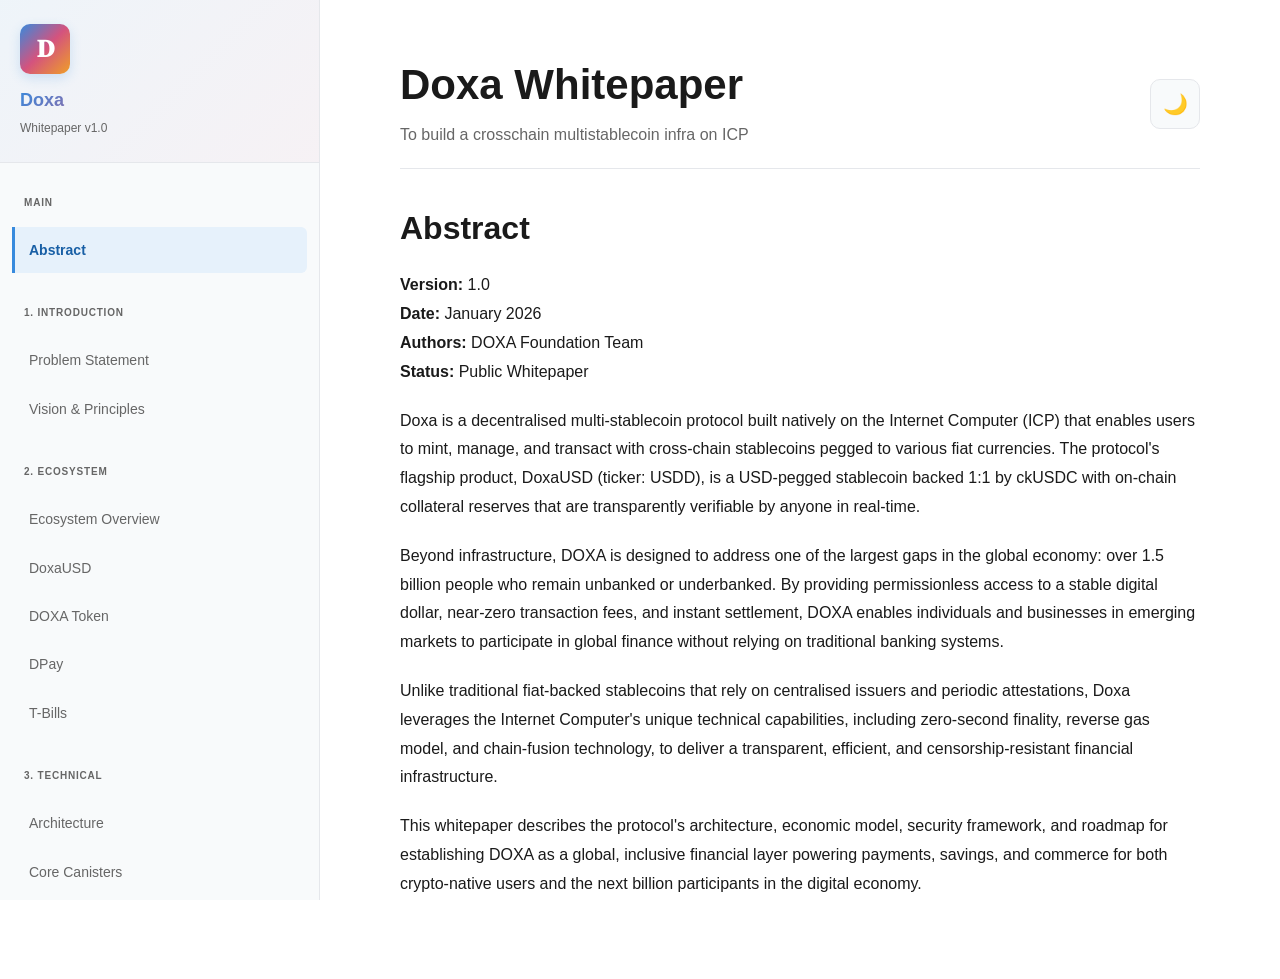
==== whitepaper.html @ 1b572076 "update" ====
<!DOCTYPE html>
<html lang="en">
<head>
    <meta charset="UTF-8">
    <meta name="viewport" content="width=device-width, initial-scale=1.0">
    <meta name="description" content="Doxa - Decentralized multi-stablecoin protocol on Internet Computer">
    <title>Doxa Whitepaper</title>
    <style>
        * {
            margin: 0;
            padding: 0;
            box-sizing: border-box;
        }

        :root {
            --primary: #378ADD;
            --primary-dark: #185FA5;
            --primary-light: #E6F1FB;
            --accent: #D4537E;
            --success: #639922;
            --bg: #FFFFFF;
            --surface: #F8FAFB;
            --text: #1a1a1a;
            --text-secondary: #666666;
            --border: #E5E7EB;
            --gradient: linear-gradient(135deg, #378ADD 0%, #D4537E 50%, #EF9F27 100%);
        }

        [data-theme="dark"] {
            --bg: #0f1419;
            --surface: #1a202c;
            --text: #f0f0f0;
            --text-secondary: #b0b0b0;
            --border: #2d3748;
            --primary-light: rgba(55, 138, 221, 0.1);
        }

        body {
            font-family: -apple-system, BlinkMacSystemFont, 'Segoe UI', 'Roboto', 'Oxygen', 'Ubuntu', sans-serif;
            background: var(--bg);
            color: var(--text);
            line-height: 1.6;
            transition: background 0.3s, color 0.3s;
        }

        .container {
            display: grid;
            grid-template-columns: 320px 1fr;
            min-height: 100vh;
            gap: 0;
        }

        /* Sidebar */
        .sidebar {
            background: var(--surface);
            border-right: 1px solid var(--border);
            padding: 0;
            overflow-y: auto;
            max-height: 100vh;
            position: sticky;
            top: 0;
            z-index: 100;
        }

        .sidebar-header {
            padding: 24px 20px;
            border-bottom: 1px solid var(--border);
            background: linear-gradient(135deg, rgba(55, 138, 221, 0.05) 0%, rgba(212, 83, 126, 0.05) 100%);
        }

        .logo {
            width: 50px;
            height: 50px;
            margin-bottom: 12px;
            background: var(--gradient);
            border-radius: 10px;
            display: flex;
            align-items: center;
            justify-content: center;
            font-weight: 700;
            color: white;
            font-size: 24px;
            box-shadow: 0 4px 12px rgba(55, 138, 221, 0.2);
        }

        .sidebar-title {
            font-size: 18px;
            font-weight: 700;
            background: var(--gradient);
            -webkit-background-clip: text;
            -webkit-text-fill-color: transparent;
            background-clip: text;
            margin-bottom: 4px;
        }

        .sidebar-subtitle {
            font-size: 12px;
            color: var(--text-secondary);
        }

        .nav-section {
            padding: 0 12px;
            margin-top: 24px;
        }

        .nav-section-title {
            font-size: 10px;
            font-weight: 700;
            color: var(--text-secondary);
            text-transform: uppercase;
            letter-spacing: 0.8px;
            padding: 8px 12px;
            margin-bottom: 8px;
        }

        .nav-item {
            padding: 12px 14px;
            margin: 2px 0;
            cursor: pointer;
            border-left: 3px solid transparent;
            border-radius: 0 6px 6px 0;
            font-size: 14px;
            color: var(--text-secondary);
            transition: all 0.2s ease;
            user-select: none;
        }

        .nav-item:hover {
            background: var(--primary-light);
            color: var(--primary);
            border-left-color: var(--primary);
        }

        .nav-item.active {
            background: var(--primary-light);
            border-left-color: var(--primary);
            color: var(--primary-dark);
            font-weight: 600;
        }

        /* Main Content */
        .main-content {
            padding: 60px 80px;
            max-width: 1000px;
            margin: 0 auto;
            width: 100%;
        }

        .header-top {
            display: flex;
            justify-content: space-between;
            align-items: center;
            margin-bottom: 40px;
            padding-bottom: 20px;
            border-bottom: 1px solid var(--border);
        }

        .theme-toggle {
            width: 50px;
            height: 50px;
            border-radius: 10px;
            background: var(--surface);
            border: 1px solid var(--border);
            cursor: pointer;
            display: flex;
            align-items: center;
            justify-content: center;
            font-size: 20px;
            transition: all 0.3s;
        }

        .theme-toggle:hover {
            background: var(--primary-light);
            border-color: var(--primary);
        }

        .page-title {
            font-size: 42px;
            font-weight: 700;
            margin-bottom: 12px;
            color: var(--text);
            line-height: 1.2;
        }

        .page-subtitle {
            font-size: 16px;
            color: var(--text-secondary);
            max-width: 600px;
        }

        .content-section {
            display: none;
            animation: fadeIn 0.4s ease;
        }

        .content-section.active {
            display: block;
        }

        @keyframes fadeIn {
            from {
                opacity: 0;
            }
            to {
                opacity: 1;
            }
        }

        .section-heading {
            font-size: 32px;
            font-weight: 700;
            margin: 50px 0 24px 0;
            color: var(--text);
            line-height: 1.2;
        }

        .section-heading:first-child {
            margin-top: 0;
        }

        .subsection-heading {
            font-size: 22px;
            font-weight: 600;
            margin: 36px 0 16px 0;
            color: var(--text);
        }

        .content-text {
            font-size: 16px;
            line-height: 1.8;
            color: var(--text);
            margin-bottom: 20px;
        }

        .content-text strong {
            font-weight: 600;
        }

        .feature-list {
            list-style: none;
            margin: 20px 0 28px 0;
        }

        .feature-list li {
            padding: 12px 0 12px 32px;
            position: relative;
            font-size: 16px;
            line-height: 1.7;
            color: var(--text);
        }

        .feature-list li:before {
            content: "✓";
            position: absolute;
            left: 0;
            font-weight: 700;
            color: var(--success);
            font-size: 18px;
        }

        .highlight-box {
            background: var(--primary-light);
            border-left: 4px solid var(--primary);
            padding: 24px;
            margin: 28px 0;
            border-radius: 8px;
        }

        .highlight-box-title {
            font-weight: 700;
            color: var(--primary-dark);
            margin-bottom: 10px;
            font-size: 15px;
        }

        .highlight-box-content {
            font-size: 15px;
            color: var(--text);
            line-height: 1.7;
        }

        .grid-2 {
            display: grid;
            grid-template-columns: 1fr 1fr;
            gap: 20px;
            margin: 28px 0;
        }

        .card {
            background: var(--surface);
            border: 1px solid var(--border);
            padding: 24px;
            border-radius: 10px;
            transition: all 0.3s;
        }

        .card:hover {
            border-color: var(--primary);
            box-shadow: 0 4px 12px rgba(55, 138, 221, 0.1);
        }

        .card-label {
            font-size: 12px;
            color: var(--text-secondary);
            text-transform: uppercase;
            font-weight: 700;
            letter-spacing: 0.5px;
            margin-bottom: 8px;
        }

        .card-value {
            font-size: 28px;
            font-weight: 700;
            background: var(--gradient);
            -webkit-background-clip: text;
            -webkit-text-fill-color: transparent;
            background-clip: text;
        }

        table {
            width: 100%;
            border-collapse: collapse;
            margin: 28px 0;
            background: var(--surface);
            border: 1px solid var(--border);
            border-radius: 8px;
            overflow: hidden;
        }

        th {
            background: linear-gradient(135deg, rgba(55, 138, 221, 0.1) 0%, rgba(212, 83, 126, 0.1) 100%);
            padding: 16px;
            text-align: left;
            font-weight: 700;
            color: var(--text);
            border-bottom: 1px solid var(--border);
            font-size: 14px;
        }

        td {
            padding: 16px;
            border-bottom: 1px solid var(--border);
            font-size: 15px;
            color: var(--text);
        }

        tr:last-child td {
            border-bottom: none;
        }

        .cta-section {
            background: var(--primary-light);
            border: 1px solid var(--primary);
            padding: 48px;
            margin-top: 60px;
            border-radius: 12px;
            text-align: center;
        }

        .cta-text {
            font-size: 20px;
            font-weight: 600;
            color: var(--text);
            margin-bottom: 24px;
        }

        .cta-button {
            background: var(--gradient);
            color: white;
            border: none;
            padding: 14px 32px;
            border-radius: 8px;
            font-size: 15px;
            font-weight: 600;
            cursor: pointer;
            transition: all 0.3s;
            display: inline-block;
            margin: 0 8px;
        }

        .cta-button:hover {
            transform: translateY(-2px);
            box-shadow: 0 8px 20px rgba(55, 138, 221, 0.3);
        }

        ::-webkit-scrollbar {
            width: 8px;
        }

        ::-webkit-scrollbar-track {
            background: transparent;
        }

        ::-webkit-scrollbar-thumb {
            background: var(--border);
            border-radius: 4px;
        }

        ::-webkit-scrollbar-thumb:hover {
            background: var(--primary);
        }

        @media (max-width: 1024px) {
            .main-content {
                padding: 40px 50px;
            }

            .page-title {
                font-size: 32px;
            }

            .grid-2 {
                grid-template-columns: 1fr;
            }
        }

        @media (max-width: 768px) {
            .container {
                grid-template-columns: 1fr;
            }

            .sidebar {
                max-height: 50vh;
                border-right: none;
                border-bottom: 1px solid var(--border);
            }

            .main-content {
                padding: 24px;
            }

            .page-title {
                font-size: 24px;
            }

            .section-heading {
                font-size: 24px;
                margin-top: 32px;
            }

            .subsection-heading {
                font-size: 18px;
            }

            .header-top {
                flex-direction: column;
                align-items: flex-start;
                gap: 16px;
            }

            .cta-section {
                padding: 24px;
            }
        }

        .breadcrumb {
            display: flex;
            gap: 12px;
            margin-bottom: 24px;
            font-size: 14px;
            color: var(--text-secondary);
        }

        .breadcrumb-item {
            display: flex;
            align-items: center;
            gap: 8px;
        }

        .breadcrumb-item.active {
            color: var(--primary);
            font-weight: 600;
        }

        .ordered-list {
            list-style: decimal;
            margin: 20px 0 28px 32px;
        }

        .ordered-list li {
            padding: 8px 0;
            font-size: 16px;
            line-height: 1.7;
            color: var(--text);
        }
    </style>
</head>
<body>
    <div class="container">
        <!-- Sidebar Navigation -->
        <div class="sidebar">
            <div class="sidebar-header">
                <div class="logo">𝐃</div>
                <div class="sidebar-title">Doxa</div>
                <div class="sidebar-subtitle">Whitepaper v1.0</div>
            </div>

            <div class="nav-section">
                <div class="nav-section-title">Main</div>
                <div class="nav-item active" onclick="showSection('abstract', event)">Abstract</div>
            </div>

            <div class="nav-section">
                <div class="nav-section-title">1. Introduction</div>
                <div class="nav-item" onclick="showSection('problem', event)">Problem Statement</div>
                <div class="nav-item" onclick="showSection('vision', event)">Vision & Principles</div>
            </div>

            <div class="nav-section">
                <div class="nav-section-title">2. Ecosystem</div>
                <div class="nav-item" onclick="showSection('ecosystem', event)">Ecosystem Overview</div>
                <div class="nav-item" onclick="showSection('doxausd', event)">DoxaUSD</div>
                <div class="nav-item" onclick="showSection('token', event)">DOXA Token</div>
                <div class="nav-item" onclick="showSection('dpay', event)">DPay</div>
                <div class="nav-item" onclick="showSection('tbills', event)">T-Bills</div>
            </div>

            <div class="nav-section">
                <div class="nav-section-title">3. Technical</div>
                <div class="nav-item" onclick="showSection('architecture', event)">Architecture</div>
                <div class="nav-item" onclick="showSection('canisters', event)">Core Canisters</div>
                <div class="nav-item" onclick="showSection('reserves', event)">Reserve System</div>
            </div>

            <div class="nav-section">
                <div class="nav-section-title">4-5. Economics</div>
                <div class="nav-item" onclick="showSection('tokenomics', event)">Tokenomics</div>
                <div class="nav-item" onclick="showSection('allocation', event)">Allocations & Vesting</div>
                <div class="nav-item" onclick="showSection('yield', event)">Yield Model</div>
                <div class="nav-item" onclick="showSection('treasury', event)">Treasury & Incentives</div>
            </div>

            <div class="nav-section">
                <div class="nav-section-title">6-8. Operations</div>
                <div class="nav-item" onclick="showSection('economic', event)">Economic Model</div>
                <div class="nav-item" onclick="showSection('security', event)">Security</div>
            </div>

            <div class="nav-section">
                <div class="nav-section-title">9-10. Future</div>
                <div class="nav-item" onclick="showSection('roadmap', event)">Roadmap</div>
                <div class="nav-item" onclick="showSection('compliance', event)">Compliance</div>
                <div class="nav-item" onclick="showSection('conclusion', event)">Conclusion</div>
            </div>
        </div>

        <!-- Main Content -->
        <div class="main-content">
            <div class="header-top">
                <div>
                    <div class="page-title">Doxa Whitepaper</div>
                    <div class="page-subtitle">To build a crosschain multistablecoin infra on ICP</div>
                </div>
                <button class="theme-toggle" onclick="toggleTheme()" title="Toggle dark mode">🌙</button>
            </div>

            <!-- Abstract Section -->
            <div id="abstract" class="content-section active">
                <div class="section-heading">Abstract</div>
                
                <div class="content-text">
                    <strong>Version:</strong> 1.0<br>
                    <strong>Date:</strong> January 2026<br>
                    <strong>Authors:</strong> DOXA Foundation Team<br>
                    <strong>Status:</strong> Public Whitepaper
                </div>

                <p class="content-text">Doxa is a decentralised multi-stablecoin protocol built natively on the Internet Computer (ICP) that enables users to mint, manage, and transact with cross-chain stablecoins pegged to various fiat currencies. The protocol's flagship product, DoxaUSD (ticker: USDD), is a USD-pegged stablecoin backed 1:1 by ckUSDC with on-chain collateral reserves that are transparently verifiable by anyone in real-time.</p>

                <p class="content-text">Beyond infrastructure, DOXA is designed to address one of the largest gaps in the global economy: over 1.5 billion people who remain unbanked or underbanked. By providing permissionless access to a stable digital dollar, near-zero transaction fees, and instant settlement, DOXA enables individuals and businesses in emerging markets to participate in global finance without relying on traditional banking systems.</p>

                <p class="content-text">Unlike traditional fiat-backed stablecoins that rely on centralised issuers and periodic attestations, Doxa leverages the Internet Computer's unique technical capabilities, including zero-second finality, reverse gas model, and chain-fusion technology, to deliver a transparent, efficient, and censorship-resistant financial infrastructure.</p>

                <p class="content-text">This whitepaper describes the protocol's architecture, economic model, security framework, and roadmap for establishing DOXA as a global, inclusive financial layer powering payments, savings, and commerce for both crypto-native users and the next billion participants in the digital economy.</p>
            </div>

            <!-- Problem Statement Section -->
            <div id="problem" class="content-section">
                <div class="section-heading">1. Introduction</div>
                <div class="subsection-heading">1.1 Problem Statement</div>

                <p class="content-text">Stablecoins are the backbone of the digital economy, yet most existing solutions suffer from critical weaknesses:</p>
                <ul class="feature-list">
                    <li>Centralised custody of reserves</li>
                    <li>Opaque or delayed audits</li>
                    <li>Governance concentration and regulatory capture</li>
                    <li>Limited accessibility for emerging markets</li>
                    <li>High transaction costs on legacy blockchains</li>
                </ul>

                <p class="content-text">At the same time, over 1.5 billion people globally remain excluded from the traditional financial system. These individuals face:</p>
                <ul class="feature-list">
                    <li>No access to bank accounts or reliable savings tools</li>
                    <li>High remittance and transaction fees</li>
                    <li>Exposure to volatile or inflationary local currencies</li>
                    <li>Limited ability to participate in global commerce</li>
                </ul>

                <p class="content-text">This dual failure of inefficient stablecoin infrastructure and inaccessible financial systems prevents digital money from becoming a truly global public infrastructure.</p>
            </div>

            <!-- Vision Section -->
            <div id="vision" class="content-section">
                <div class="section-heading">1.2 The DOXA Vision</div>

                <p class="content-text">DOXA aims to establish stablecoins as open, inclusive public financial infrastructure that financially includes the 1.4B unbanked while serving crypto-native users.</p>

                <p class="content-text">The protocol is built on core principles:</p>
                <ul class="feature-list">
                    <li><strong>Full On-Chain Verifiability:</strong> Reserves, supply, and logic are transparent at all times.</li>
                    <li><strong>Decentralised Governance:</strong> Community-controlled via an SNS DAO.</li>
                    <li><strong>Global Accessibility:</strong> Near-zero fees, instant settlement, and cross-chain reach.</li>
                    <li><strong>Financial Inclusion by Design:</strong> DOXA enables anyone with a smartphone to store value in a stable digital currency, send and receive payments globally, and access financial tools without a bank account</li>
                </ul>

                <div class="highlight-box">
                    <div class="highlight-box-title">Trust</div>
                    <div class="highlight-box-content">In DeFi, trust is the foundation of every relationship. Doxa is built to earn confidence through transparency, verifiable transactions, and predictable outcomes. Users and investors can rely on the system with certainty, knowing that their funds and interests are safeguarded.</div>
                </div>

                <div class="highlight-box">
                    <div class="highlight-box-title">Accountability</div>
                    <div class="highlight-box-content">Every action on the doxa platform is backed by clear responsibility and measurable outcomes. We maintain rigorous reporting, audits, and governance to ensure that stakeholders can see exactly how resources are managed and decisions are made.</div>
                </div>

                <div class="highlight-box">
                    <div class="highlight-box-title">Stewardship</div>
                    <div class="highlight-box-content">Stewardship is the disciplined management of capital to maximize value while protecting assets. We treat every dollar entrusted to us as if it were our own, optimizing allocation, minimizing risk, and ensuring sustainable financial growth.</div>
                </div>
            </div>

            <!-- Ecosystem Section -->
            <div id="ecosystem" class="content-section">
                <div class="section-heading">2. Overview of the DOXA Ecosystem</div>

                <p class="content-text">The Doxa ecosystem creates a complete financial stack: DOXAUSD for stable payments, DOXA token for governance and incentives, DPay for merchant adoption, and Bitcoin T-Bills for secure, yield-bearing collateral. Together, they enable a frictionless, decentralised, and scalable financial infrastructure bridging crypto, stablecoins, and traditional finance.</p>

                <p class="content-text">The DOXA ecosystem consists of:</p>
                <ul class="feature-list">
                    <li><strong>DOXAUSD:</strong> A USD-pegged stablecoin</li>
                    <li><strong>DOXA Token:</strong> The governance and utility token</li>
                    <li><strong>DPay:</strong> A payments and merchant settlement network powered by DoxaUSD to bring doxa to the mainstream</li>
                    <li><strong>T-Bills:</strong> Future yield-bearing collateral infrastructure</li>
                </ul>
            </div>

            <!-- DoxaUSD Section -->
            <div id="doxausd" class="content-section">
                <div class="section-heading">DoxaUSD</div>

                <p class="content-text">DOXAUSD is a USD-pegged stablecoin designed for stability, liquidity, and mainstream usability. Each DOXAUSD token is backed by reserves, ensuring a 1:1 peg to the U.S. dollar. Its primary purpose is to serve as a reliable digital dollar alternative within the Doxa ecosystem, enabling fast, low-cost, and borderless transactions without the volatility typically associated with cryptocurrencies.</p>

                <div class="subsection-heading">How DoxaUSD works</div>

                <div class="subsection-heading" style="font-size: 18px; margin-top: 20px;">1. Collateral & Minting</div>
                <p class="content-text">DoxaUSD is backed 1:1 to the US dollar and collateralised with ckUSDC (with a planned transition to tokenized T-bill–like assets as supporting infrastructure on ICP matures).</p>
                <ul class="feature-list">
                    <li>When a user mints DoxaUSD, an equal USD value of ckUSDC is deposited into a reserve canister</li>
                    <li>For every 1 DoxaUSD minted, $1 worth of ckUSDC is locked on-chain</li>
                    <li>All reserves are held in canisters, making them transparent and auditable</li>
                </ul>

                <div class="subsection-heading" style="font-size: 18px; margin-top: 20px;">2. Reserve & Stability Mechanism</div>
                <p class="content-text">The protocol uses a stability pool to maintain the $1 peg:</p>
                <ul class="feature-list">
                    <li>The reserve maintains an excess buffer of ckUSDC</li>
                    <li>If USDC trades below $1, the protocol increases ckUSDC deposits into the reserve</li>
                    <li>If USDC trades above $1, ckUSDC can be withdrawn from the reserve</li>
                    <li>This mechanism helps keep DoxaUSD pegged at $1 during short-term USDC price deviations</li>
                </ul>

                <div class="subsection-heading" style="font-size: 18px; margin-top: 20px;">3. On-chain Enforcement</div>
                <ul class="feature-list">
                    <li>Minting, burning, reserve accounting, and peg logic are enforced entirely by canister code</li>
                    <li>There is no off-chain custodian making discretionary decisions</li>
                    <li>All core logic runs natively on the Internet Computer</li>
                </ul>

                <div class="subsection-heading" style="font-size: 18px; margin-top: 20px;">4. User Utility & Yield</div>
                <p class="content-text">Users can:</p>
                <ul class="feature-list">
                    <li>Mint DoxaUSD</li>
                    <li>Stake or lock DoxaUSD</li>
                    <li>Earn yield</li>
                </ul>
                <p class="content-text">Initially, yield is sourced from 70% of protocol transaction fees. Post-SNS (planned evolution): 50% of ICP raised via the SNS is staked in an 8-year neuron held by the treasury. Staking rewards from that neuron will fund DoxaUSD staking yields. This reduces long-term reliance on transaction fees and aligns incentives with sustainable governance.</p>

                <div class="subsection-heading">Uniqueness of DOXAUSD</div>
                <ul class="feature-list">
                    <li>Fully on-chain dApp on ICP</li>
                    <li>Near instant transfer speed with 0-second finality; no waiting for confirmations</li>
                    <li>ChainFusion Technology enables easy integration and bridging of DUSD to other chains</li>
                    <li>Gasless user experience using ICP's reverse gas model; users don't pay gas</li>
                    <li>Very low fees: $0.07 per transaction</li>
                    <li>All reserves managed on-chain, allowing real-time public verification</li>
                    <li>Will eventually be governed by an SNS DAO for decentralized control</li>
                </ul>

                <div class="subsection-heading">Key Use Cases</div>
                <ul class="feature-list">
                    <li>Peer-to-peer and merchant payments</li>
                    <li>Cross-border remittances (low-cost transfers for migrant workers)</li>
                    <li>Payroll and trade settlement in unstable currency regions</li>
                    <li>On-chain commerce and DeFi integrations</li>
                    <li>Savings for users in high-inflation economies</li>
                    <li>Micropayments and informal economy digitisation</li>
                    <li>SME payments and financial access via DPay</li>
                    <li>Local currency stablecoins for African and emerging markets</li>
                </ul>
            </div>

            <!-- DOXA Token Section -->
            <div id="token" class="content-section">
                <div class="section-heading">DOXA Token</div>

                <p class="content-text">The DOXA token is the ecosystem's governance and utility token. Holders can participate in decision-making, propose or vote on changes to the protocol, and access special features within the Doxa ecosystem.</p>

                <p class="content-text"><strong>Key Features:</strong></p>
                <ul class="feature-list">
                    <li><strong>Governance:</strong> Token holders can vote on network upgrades, treasury allocation, and new initiatives.</li>
                    <li><strong>Utility:</strong> Enables staking, fee discounts, and participation in ecosystem programs.</li>
                    <li><strong>Incentives:</strong> Rewards active community members and liquidity providers.</li>
                </ul>
            </div>

            <!-- DPay Section -->
            <div id="dpay" class="content-section">
                <div class="section-heading">DPay</div>

                <p class="content-text">DPay is a payments and merchant settlement network powered by DOXAUSD. It is designed to bring Doxa to mainstream adoption by enabling businesses and consumers to transact seamlessly with a stable digital dollar.</p>

                <p class="content-text">DPay plays a critical role in financial inclusion by enabling:</p>
                <ul class="feature-list">
                    <li>Informal merchants to accept digital payments without banking infrastructure</li>
                    <li>Small businesses to build transaction history and access future credit systems</li>
                    <li>Local economies to transition from cash-based systems to digital financial networks</li>
                </ul>
            </div>

            <!-- T-Bills Section -->
            <div id="tbills" class="content-section">
                <div class="section-heading">T-Bills</div>

                <p class="content-text">In the future, DOXA will leverage USD tokenised Treasury Bills (T-Bills) as a foundational component of our yield-bearing collateral infrastructure. This mechanism will allow DOXAUSD and other stablecoins within the ecosystem to be backed by highly secure, interest-generating assets, ensuring both stability and predictable yield for users.</p>

                <p class="content-text">T-Bills will serve as collateral that accrues yield over time, creating a dual benefit: securing the stablecoin's value while simultaneously generating returns that can be reinvested or distributed across the network. This approach will enable DOXA to provide a non-inflationary, yield-enhanced stablecoin experience, positioning the platform as a financially robust alternative to traditional stablecoins.</p>

                <p class="content-text">The infrastructure will support seamless integration with DOXA's multi-chain architecture, enabling users to leverage T-Bill-backed positions across DeFi protocols, payments networks, and liquidity pools. Over time, this system will allow DOXA to pioneer a model where the collateral itself generates yield that compounds within the ecosystem, enhancing financial inclusion by offering access to traditionally restricted, low-risk, yield-bearing instruments.</p>

                <p class="content-text">By adopting T-Bills as future collateral, DOXA will establish a transparent, auditable, and high-trust framework for stablecoins, reinforcing our principles of stewardship, accountability, and trust. This will lay the groundwork for a new generation of stablecoins that combine security, liquidity, and yield in a single infrastructure.</p>
            </div>

            <!-- Architecture Section -->
            <div id="architecture" class="content-section">
                <div class="section-heading">3. Technical Architecture</div>

                <div class="subsection-heading">3.1 Platform: Internet Computer</div>

                <p class="content-text">DOXA is built natively on ICP, enabling:</p>
                <ul class="feature-list">
                    <li>Web-speed finality</li>
                    <li>On-chain storage and computation</li>
                    <li>Reverse gas model (near-zero user fees)</li>
                    <li>Native DAO governance via SNS</li>
                </ul>
            </div>

            <!-- Canisters Section -->
            <div id="canisters" class="content-section">
                <div class="section-heading">3.2 Core Canisters</div>

                <p class="content-text">DOXA architecture relies on specialized canisters (smart contracts on ICP) to modularize responsibilities:</p>

                <div class="subsection-heading">Minter Canister</div>
                <ul class="feature-list">
                    <li>Handles minting and redemption of DOXAUSD</li>
                    <li>Accepts collateral deposits (ckUSDC or tokenized T-Bills)</li>
                    <li>Enforces 1:1 peg in a fully on-chain manner</li>
                </ul>

                <div class="subsection-heading">Ledger Canister (ICRC-2 compliant)</div>
                <ul class="feature-list">
                    <li>Maintains balances of DOXAUSD and tracks all transfers and burns</li>
                    <li>Supports standard token operations while ensuring auditability</li>
                </ul>

                <div class="subsection-heading">Reserve Pool Canister</div>
                <ul class="feature-list">
                    <li>Holds collateral reserves</li>
                    <li>Implements excess buffer management to stabilize DOXAUSD against short-term market deviations</li>
                    <li>Provides on-chain transparency for all reserve holdings</li>
                </ul>

                <div class="subsection-heading">How it works</div>
                <ul class="feature-list">
                    <li>Ensures there is an excess supply of ckUSDC to maintain the DOXAUSD peg at $1</li>
                    <li>Below $1: More ckUSDC is deposited into the Reserve Pool to stabilize the peg</li>
                    <li>Above $1: ckUSDC is withdrawn from the Reserve Pool to maintain peg stability</li>
                </ul>
            </div>

            <!-- Reserves Section -->
            <div id="reserves" class="content-section">
                <div class="section-heading">3.3 Reserve Transparency and Auditability</div>

                <p class="content-text">Financial integrity is critical. DOXA enforces:</p>
                <ul class="feature-list">
                    <li><strong>Invariant:</strong> Total Reserves ≥ Total DOXA USD Supply</li>
                    <li><strong>Public Verification:</strong> Any user can query reserve holdings, peg ratios, and supply in real-time</li>
                    <li><strong>Immutable Ledger:</strong> Every transaction affecting collateral, minting, or redemptions is permanently recorded on-chain</li>
                </ul>

                <p class="content-text">This architecture ensures trust, accountability, and stewardship, as all financial operations are visible, verifiable, and auditable by any participant without requiring external intermediaries.</p>
            </div>

            <!-- Tokenomics Section -->
            <div id="tokenomics" class="content-section">
                <div class="section-heading">5. DOXA Tokenomics</div>

                <div class="subsection-heading">5.1 Token Overview</div>
                <div class="grid-2">
                    <div class="card">
                        <div class="card-label">Token Name</div>
                        <div class="card-value">DOXA</div>
                    </div>
                    <div class="card">
                        <div class="card-label">Initial Supply</div>
                        <div class="card-value">10M</div>
                    </div>
                    <div class="card">
                        <div class="card-label">Inflation</div>
                        <div class="card-value">0%</div>
                    </div>
                    <div class="card">
                        <div class="card-label">Decimals</div>
                        <div class="card-value">8</div>
                    </div>
                </div>

                <div class="subsection-heading">5.2 Initial Token Allocation</div>
                <p class="content-text">Inspired by successful and timetested models like that of Bitcoin, WaterNeuron, OpenChat, and Cecil The lion DAO, DOXA tokens are allocated as follows:</p>
                <ul class="feature-list">
                    <li>50% of the ICP raised during the decentralisation process will be locked in an 8-year neuron, with all staking rewards generated allocated to DoxaUSD (DUSD) staker yields</li>
                    <li>10% of the ICP will be used as Protocol-Owned Liquidity</li>
                    <li>The remaining 40% will be used for DAO operations</li>
                    <li>All yield rewards will be distributed exclusively in $DOXA</li>
                    <li>DAO-generated profits will be periodically exchanged into $DOXA, creating ongoing demand and contributing to long-term token value accrual</li>
                    <li>The DOXA Foundation was allocated 3% of tokens to fund ecosystem growth, strategic initiatives, community engagement, and long-term support of the protocol</li>
                </ul>
            </div>

            <!-- Allocations Section -->
            <div id="allocation" class="content-section">
                <div class="section-heading">5.3 Vesting & Locks</div>

                <p class="content-text"><strong>Decentralization Sale:</strong> Distributed as neuron baskets with staggered unlocks across tranches: 10% on listing, 10% at 3 months, 15% at 6 months, 15% at 12 months, 20% at 18 months, and 30% at 24 months. Only 300,000 DOXA enters circulation on day one.</p>

                <p class="content-text"><strong>Team & Advisors:</strong> 4-year vesting with 12-month cliff. Tokens unlock linearly after the cliff over the remaining 3 years. Additional compensation available via DAO-approved Future Talent Reserve held within the Treasury.</p>

                <p class="content-text"><strong>DOXA Foundation:</strong> 6-month cliff, followed by linear unlock over 2 years. Funds ecosystem growth, strategic initiatives, and long-term protocol support.</p>

                <p class="content-text"><strong>Early Contributors:</strong> Split into eight tranches, 30% unlocks at 4 months, 30% unlocks at 8 months and 40% at 12months. No further vesting after 12 months, recognising early-stage contribution without long lock-up.</p>

                <p class="content-text"><strong>Treasury & Ecosystem:</strong> DAO-controlled (90% of total supply), released by governance proposal. Deployment governed by the ratified Treasury Deployment Framework: Protocol-Owned Liquidity (20%), Ecosystem Grants (5%), Regional Growth (15%), Staking Yield Reserve (10%), Future Talent (8%), Security & Audits (5%), Strategic Partnerships (15%), Strategic Long-term Reserve locked for 3 years (12%).</p>

                <p class="content-text">This structure gives the community sovereign control over 90% of all DOXA tokens, prevents short-term speculation through staggered vesting, and aligns all stakeholders, founders, contributors, and the DAO with the long-term success of the protocol.</p>
            </div>

            <!-- Yield Section -->
            <div id="yield" class="content-section">
                <div class="section-heading">5.4 Non-Inflationary Yield Model</div>

                <p class="content-text">DOXA is designed as a strictly non-inflationary financial protocol, where user rewards are derived from real economic activity rather than token emissions. Inspired by capital-efficient systems such as WaterNeuron, DOXA introduces a sustainable yield framework that aligns incentives across users, token holders, and the protocol treasury.</p>

                <div class="subsection-heading">5.4.1 Fixed Supply and Zero Inflation</div>
                <p class="content-text">DOXA maintains a hard-capped monetary policy:</p>
                <ul class="feature-list">
                    <li>Total Supply: 10,000,000 DOXA</li>
                    <li>Inflation Rate: 0%</li>
                </ul>
                <p class="content-text">No additional tokens are minted beyond the initial allocation and vesting schedule. This guarantees no dilution of token holders, predictable long-term token economics, and value accrual driven purely by adoption and revenue.</p>

                <div class="subsection-heading">5.4.2 Revenue-Based Reward System</div>
                <p class="content-text">Unlike traditional DeFi models that rely on inflationary emissions, DOXA distributes rewards from net protocol profits. At each epoch (e.g., weekly or monthly): 10% of Net Protocol Profits (P) is allocated to user rewards, and 90% of Net Protocol Profits is retained by the DAO treasury.</p>

                <div class="subsection-heading">Definition of Net Protocol Profit (P)</div>
                <p class="content-text">Protocol profit is derived from aggregated ecosystem revenues, including:</p>
                <ul class="feature-list">
                    <li>DoxaUSD minting, redemption, and stability fees</li>
                    <li>DPay transaction and merchant fees</li>
                    <li>Yield from treasury-managed assets (e.g., ICP neurons, T-Bills in future)</li>
                    <li>Liquidity provisioning and collateral management fees</li>
                    <li>Cross-chain and ecosystem integration revenues</li>
                </ul>
                <p class="content-text">All operational costs and DAO-approved expenditures are deducted to determine net profit.</p>

                <div class="subsection-heading">5.4.3 Reward Distribution Mechanism</div>
                <p class="content-text">Rewards are distributed proportionally based on staking participation using a time-weighted model. This mechanism ensures transparent and predictable reward allocation, direct linkage between protocol performance and user earnings, and fair distribution based on participation, not speculation.</p>

                <div class="subsection-heading">5.4.4-5.4.8 Core Principles</div>
                <p class="content-text"><strong>Elimination of Inflationary Incentives:</strong> DOXA removes the need for artificial yield mechanisms with no token emissions to subsidize rewards, no farming-based dilution models, and no dependency on unsustainable APY structures. All rewards are backed by real revenue, economically sustainable, and independent of token inflation.</p>

                <p class="content-text"><strong>Capital Efficiency Without Dilution:</strong> Following principles demonstrated by WaterNeuron, DOXA maximizes capital efficiency by keeping assets within the ecosystem productive, preserving liquidity through DoxaUSD and integrated financial primitives, and generating yield without expanding token supply. This enables scalable growth while maintaining monetary discipline.</p>

                <p class="content-text"><strong>Treasury-Led Value Accrual:</strong> The DAO treasury is the core engine of long-term value, retaining 90% of protocol profits for liquidity provisioning, strategic buybacks (subject to governance), ecosystem incentives and grants, and collateral and reserve strengthening. This structure creates sustained demand for DOXA, reinforced price stability, and long-term ecosystem growth.</p>

                <p class="content-text"><strong>Economic Flywheel:</strong> DOXA establishes a self-reinforcing economic cycle where increased adoption of DoxaUSD and DPay leads to growth in protocol revenues, expansion of reward pool (10% of profits), increased staking participation, and strengthened token demand and ecosystem expansion.</p>

                <p class="content-text"><strong>Core Principle:</strong> DOXA rewards are generated from real economic output, not token inflation. This model ensures sustainable yield across market cycles, alignment between users, stakers, and the protocol, and preservation of token scarcity and long-term value.</p>
            </div>

            <!-- Treasury Section -->
            <div id="treasury" class="content-section">
                <div class="section-heading">6. Treasury, Yield & User Incentives</div>

                <div class="subsection-heading">6.1 Treasury</div>
                <p class="content-text">The DAO treasury holds DOXA tokens, protocol revenues (fees), and ICP raised.</p>
                <p class="content-text">Treasury funds are used for liquidity provisioning, partnerships, and security audits.</p>

                <div class="subsection-heading">6.2 DUSD Utility</div>
                <p class="content-text">Users can mint and redeem DUSD, stake or lock DUSD, and earn protocol-generated yield.</p>

                <div class="subsection-heading">7.2 Yield Sources</div>
                <p class="content-text"><strong>Pre-SNS:</strong> Yield is funded primarily from protocol transaction fees.</p>
                <p class="content-text"><strong>Post-SNS (Governance-Controlled):</strong></p>
                <ul class="feature-list">
                    <li>50% of ICP raised during the SNS decentralisation sale is locked in an 8-year neuron</li>
                    <li>10% of the ICP will be used for providing Protocol Liquidity</li>
                    <li>The neuron is controlled by the DAO treasury</li>
                    <li>Staking rewards generated from this neuron are directed to DoxaUSD (DUSD) stakers</li>
                    <li>All yield rewards distributed to DUSD stakers are paid exclusively in DOXA tokens, reinforcing the governance token as the primary value-accrual asset of the protocol</li>
                </ul>
            </div>

            <!-- Economic Model Section -->
            <div id="economic" class="content-section">
                <div class="section-heading">7. Economic Model</div>

                <div class="subsection-heading">Protocol Transaction Fees</div>
                <p class="content-text">Every time a user transfers DoxaUSD, a small transaction fee is charged $0.07 per tx. Every time a user redeems staked DoxaUSD, 2% is cut off the profits to discourage early redemptions.</p>
                <p class="content-text"><strong>Profit flow:</strong> Fees collected → DAO treasury → Converted to $Doxa to accumulate value</p>

                <div class="subsection-heading">DAO Treasury Management</div>
                <p class="content-text">The DAO holds reserves of ICP, DOXA tokens, and protocol revenues. DAO can invest treasury funds (e.g., liquidity provisioning, partnerships, yield strategies). Treasury-generated profits can be converted to DOXA, creating continuous demand for the governance token.</p>

                <div class="subsection-heading">c. Staking & Yield Mechanics</div>
                <p class="content-text">Users can stake DoxaUSD to earn yield. Yield comes from protocol transaction fees (pre-SNS launch) and DAO treasury neuron rewards (post-SNS): 50% of ICP raised during decentralization is locked in an 8-year neuron, and staking rewards from this neuron are distributed to DoxaUSD holders in DOXA tokens. 20% of the ICP yield from the neurons is directed to the DAO Treasury.</p>
                <p class="content-text"><strong>Profit implication:</strong> More users staking DoxaUSD → more demand for DOXA token → price support for governance token → value accrual to the DAO.</p>

                <div class="subsection-heading">d. Ecosystem & Product Adoption</div>
                <ul class="feature-list">
                    <li>DPay merchant network: transaction volume generates fees and increases stablecoin usage</li>
                    <li>Bitcoin T-Bills: yield-bearing token backed by US Treasuries; part of the yield or collateralization strategy contributes to DAO revenue</li>
                    <li>Cross-chain integrations: bridging fees or incentives when DoxaUSD is used across Ethereum, Solana, or other chains</li>
                </ul>
                <p class="content-text"><strong>Profit implication:</strong> Higher adoption → more transactions → more protocol fees → more DOXA value through yield distribution and token demand.</p>

                <div class="subsection-heading">e. Value Accrual to DOXA Token</div>
                <p class="content-text">All profits eventually flow back to DOXA token: DUSD staking rewards are paid in DOXA, DAO can swap protocol revenues into DOXA, and governance and utility demand grows as the ecosystem expands.</p>
            </div>

            <!-- Security Section -->
            <div id="security" class="content-section">
                <div class="section-heading">8. Security Considerations</div>

                <ul class="feature-list">
                    <li>Non-custodial design</li>
                    <li>No off-chain reserve dependence</li>
                    <li>Formal verification of critical invariants</li>
                    <li>Emergency pause mechanisms</li>
                    <li>Progressive decentralization</li>
                </ul>
            </div>

            <!-- Roadmap Section -->
            <div id="roadmap" class="content-section">
                <div class="section-heading">9. Roadmap</div>

                <div class="subsection-heading">Phase 1 – Foundation & Launch (Q2 2025 – Q4 2025)</div>
                <p class="content-text"><strong>Objective:</strong> Launch core products and establish trust in DoxaUSD</p>
                <ul class="feature-list">
                    <li><strong>Mainnet Launch of DoxaUSD (USDx):</strong> 1:1 USD peg backed by ckUSDC, on-chain reserve transparency via canisters</li>
                    <li><strong>Stablecoin Minter Deployment:</strong> Users can mint, redeem, and stake DoxaUSD</li>
                    <li><strong>USDx Ledger & ckUSDC Reserve Pool:</strong> Ensures peg stability and real-time verification</li>
                </ul>

                <div class="subsection-heading">Phase 2 – Ecosystem Expansion (Q1 2026 – Q2 2026)</div>
                <p class="content-text"><strong>Objective:</strong> Build governance, security, and compliance foundations</p>
                <ul class="feature-list">
                    <li><strong>Initial Governance Setup:</strong> Multisig-controlled treasury, Preparation for SNS DAO</li>
                    <li><strong>SNS DAO Pilot Launch:</strong> Governance with DOXA tokens, Voting on protocol parameters and treasury usage</li>
                    <li><strong>Enhanced Governance:</strong> Full SNS DAO control, Tokenized decision-making on ecosystem upgrades</li>
                </ul>

                <div class="subsection-heading">Phase 3 – Liquidity & Listing (Q2 2026 – Q4 2026)</div>
                <p class="content-text"><strong>Objective:</strong> Expand liquidity and usability across ecosystems</p>
                <ul class="feature-list">
                    <li><strong>DEX Listings of DoxaUSD & Doxa:</strong> ICP-native DEXes: ICPSwap, Sonic, InfinitySwap, and others, Incentivize liquidity providers</li>
                    <li><strong>Research:</strong> The Demand and possibility of staked DUSD. If viable, ReDesign Protocol Architecture, Begin Implementation</li>
                    <li><strong>Product Upgrades:</strong> Enhanced dashboard for staking, yield, and governance, Advanced staking features and ICP neuron rewards, UI/UX improvements for merchants, Yield generation for DoxaUSD holders</li>
                    <li><strong>Security & Compliance Measures:</strong> Smart contract audits, Real-time analytics dashboard, Regulatory compliance alignment, fitness assessment, and research</li>
                </ul>

                <div class="subsection-heading">Phase 4 – Mainstream Adoption (Q1 2027 – Q4 2027)</div>
                <p class="content-text"><strong>Objective:</strong> Bring Doxa stablecoins to global consumers and businesses</p>
                <ul class="feature-list">
                    <li><strong>DPay Payments Network Launch:</strong> Merchant integrations (online and offline), Low-cost, near-instant settlements using DoxaUSD</li>
                    <li><strong>Bitcoin T-Bills Launch:</strong> Yield-bearing token backed by U.S. Treasuries, Integration with DoxaUSD as collateral</li>
                    <li><strong>DPay Merchant Expansion:</strong> Integration with e-commerce platforms, Support for offline retail payments</li>
                    <li><strong>Financial Instruments Launch:</strong> Yield-bearing savings using DoxaUSD & Bitcoin T-Bills</li>
                </ul>

                <div class="subsection-heading">Phase 5 – Global Scale & Infrastructure (2028 and Beyond)</div>
                <p class="content-text"><strong>Objective:</strong> Establish Doxa as a global financial infrastructure</p>
                <ul class="feature-list">
                    <li><strong>Cross-Chain Bridges Deployment:</strong> Ethereum, Solana, and other major chains, Integration via ChainFusion technology</li>
                    <li><strong>Cross-Border Payments Infrastructure Expansion:</strong> Remittances and international settlements, Low-cost micropayments for unbanked populations</li>
                    <li><strong>Integration with Traditional Banks & Fintechs:</strong> ISO-compliant rails for mainstream financial interoperability</li>
                    <li><strong>DEX & CEX Listings:</strong> Listing Doxa stablecoins on top global exchanges for liquidity, Incentives for global traders and institutional users</li>
                    <li><strong>Product Upgrade:</strong> Improved UX for DPay, and staking dashboard, Continuous enhancements to staking, yield, and cross-chain features</li>
                </ul>
            </div>

            <!-- Compliance Section -->
            <div id="compliance" class="content-section">
                <div class="section-heading">10. Regulatory Compliance</div>

                <p class="content-text">As a stablecoin protocol, DOXA recognizes the importance of operating within applicable legal and regulatory frameworks while maintaining the decentralized nature of its governance.</p>

                <div class="subsection-heading">Legal Entity: DOXA Foundation</div>
                <p class="content-text">The DOXA Foundation will later be re-incorporated in the Cayman Islands, Switzerland or Wyoming for global positioning with a representative from the early sns investors to be a board member to represent the views of all early sns investors.</p>
                <p class="content-text">The Foundation serves as the legal and regulatory representative of the DAO and the DOXA ecosystem.</p>
                <p class="content-text"><strong>Responsibilities include:</strong></p>
                <ul class="feature-list">
                    <li>Acting as the corporate entity for contractual relationships with partners, exchanges, and service providers</li>
                    <li>Managing legal and compliance matters on behalf of the DAO</li>
                    <li>Ensuring adherence to anti-money laundering (AML), counter-terrorism financing (CTF), and financial reporting obligations as applicable</li>
                </ul>

                <div class="subsection-heading">DAO Governance & On-Chain Operations</div>
                <p class="content-text">While the Foundation handles legal matters, all protocol operations remain fully on-chain. Minting, burning, reserve management, and peg logic are executed autonomously via canisters on the Internet Computer. The DAO retains full control over governance, treasury allocation, and protocol upgrades through the SNS, ensuring decentralization is not compromised.</p>

                <div class="subsection-heading">Compliance Mechanisms</div>
                <p class="content-text">The Foundation will implement standard compliance procedures consistent with global stablecoin best practices, including:</p>
                <ul class="feature-list">
                    <li>Periodic audits of reserve holdings and peg maintenance</li>
                    <li>Coordination with regulators to maintain transparency and operational legality</li>
                    <li>Risk assessments for protocol upgrades, cross-chain integrations, and treasury management</li>
                </ul>

                <div class="subsection-heading">Strategic Alignment</div>
                <p class="content-text">By separating legal operations (Foundation) from protocol control (DAO), DOXA ensures:</p>
                <ul class="feature-list">
                    <li>The protocol can operate globally with regulatory recognition</li>
                    <li>Users benefit from a fully decentralized, on-chain stablecoin infrastructure</li>
                    <li>Long-term sustainability and trust are maintained for both regulators and the community</li>
                </ul>
            </div>

            <!-- Conclusion Section -->
            <div id="conclusion" class="content-section">
                <div class="section-heading">Conclusion</div>

                <p class="content-text">DOXA represents a new generation of stablecoin infrastructure fully on-chain, transparently collateralised, and community-governed.</p>

                <p class="content-text">More importantly, DOXA is not just a financial protocol; it is a step toward redefining access to money itself. By removing reliance on banks, reducing transaction costs to near zero, and enabling instant global payments, DOXA opens the financial system to those who have historically been excluded.</p>

                <p class="content-text">With a sustainable yield model, DAO-controlled treasury, and scalable architecture, DOXA and DoxaUSD are positioned to become foundational infrastructure for a more inclusive global economy, one where anyone, anywhere, can save, transact, and build wealth without barriers.</p>
            </div>
        </div>
    </div>

    <script>
        // Theme toggle
        function toggleTheme() {
            const html = document.documentElement;
            const currentTheme = html.getAttribute('data-theme');
            const newTheme = currentTheme === 'dark' ? 'light' : 'dark';
            
            html.setAttribute('data-theme', newTheme);
            localStorage.setItem('theme', newTheme);
            
            // Update button
            const button = document.querySelector('.theme-toggle');
            button.textContent = newTheme === 'dark' ? '☀️' : '🌙';
        }

        // Load saved theme
        const saved = localStorage.getItem('theme') || 'light';
        if (saved === 'dark') {
            document.documentElement.setAttribute('data-theme', 'dark');
            document.querySelector('.theme-toggle').textContent = '☀️';
        }

        function showSection(sectionId, event) {
            event.preventDefault();
            
            // Hide all sections
            document.querySelectorAll('.content-section').forEach(s => s.classList.remove('active'));
            
            // Remove active class from nav items
            document.querySelectorAll('.nav-item').forEach(item => item.classList.remove('active'));
            
            // Show selected section
            const section = document.getElementById(sectionId);
            if (section) {
                section.classList.add('active');
                event.currentTarget.classList.add('active');
                window.scrollTo({ top: 0, behavior: 'smooth' });
            }
        }

        // Keyboard navigation
        document.addEventListener('keydown', (e) => {
            if (e.key === 'ArrowUp' || e.key === 'ArrowDown') {
                const navItems = Array.from(document.querySelectorAll('.nav-item'));
                const activeItem = document.querySelector('.nav-item.active');
                const activeIndex = navItems.indexOf(activeItem);

                if (e.key === 'ArrowUp' && activeIndex > 0) {
                    navItems[activeIndex - 1].click();
                } else if (e.key === 'ArrowDown' && activeIndex < navItems.length - 1) {
                    navItems[activeIndex + 1].click();
                }
            }
        });
    </script>
</body>
</html>
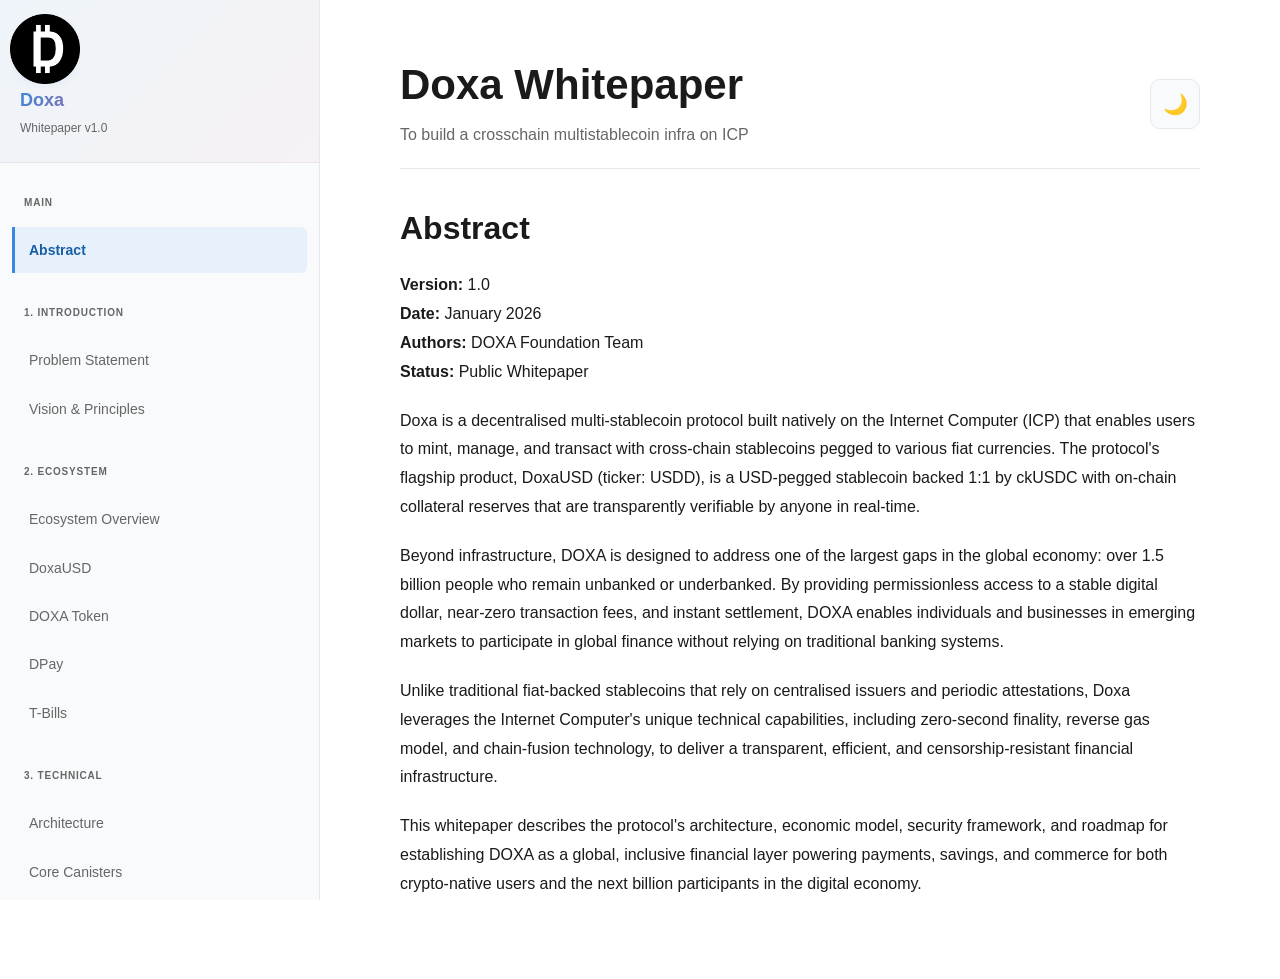
==== commit 4d35a7e4: "update" ====
--- a/whitepaper.html
+++ b/whitepaper.html
@@ -490,7 +490,9 @@
         <!-- Sidebar Navigation -->
         <div class="sidebar">
             <div class="sidebar-header">
-                <div class="logo">𝐃</div>
+                <div class="logo">
+                    <img src="assets/DoxaLogo.png" alt="Doxa Logo" style="width: 140%; height: 140%;">
+                </div>
                 <div class="sidebar-title">Doxa</div>
                 <div class="sidebar-subtitle">Whitepaper v1.0</div>
             </div>
